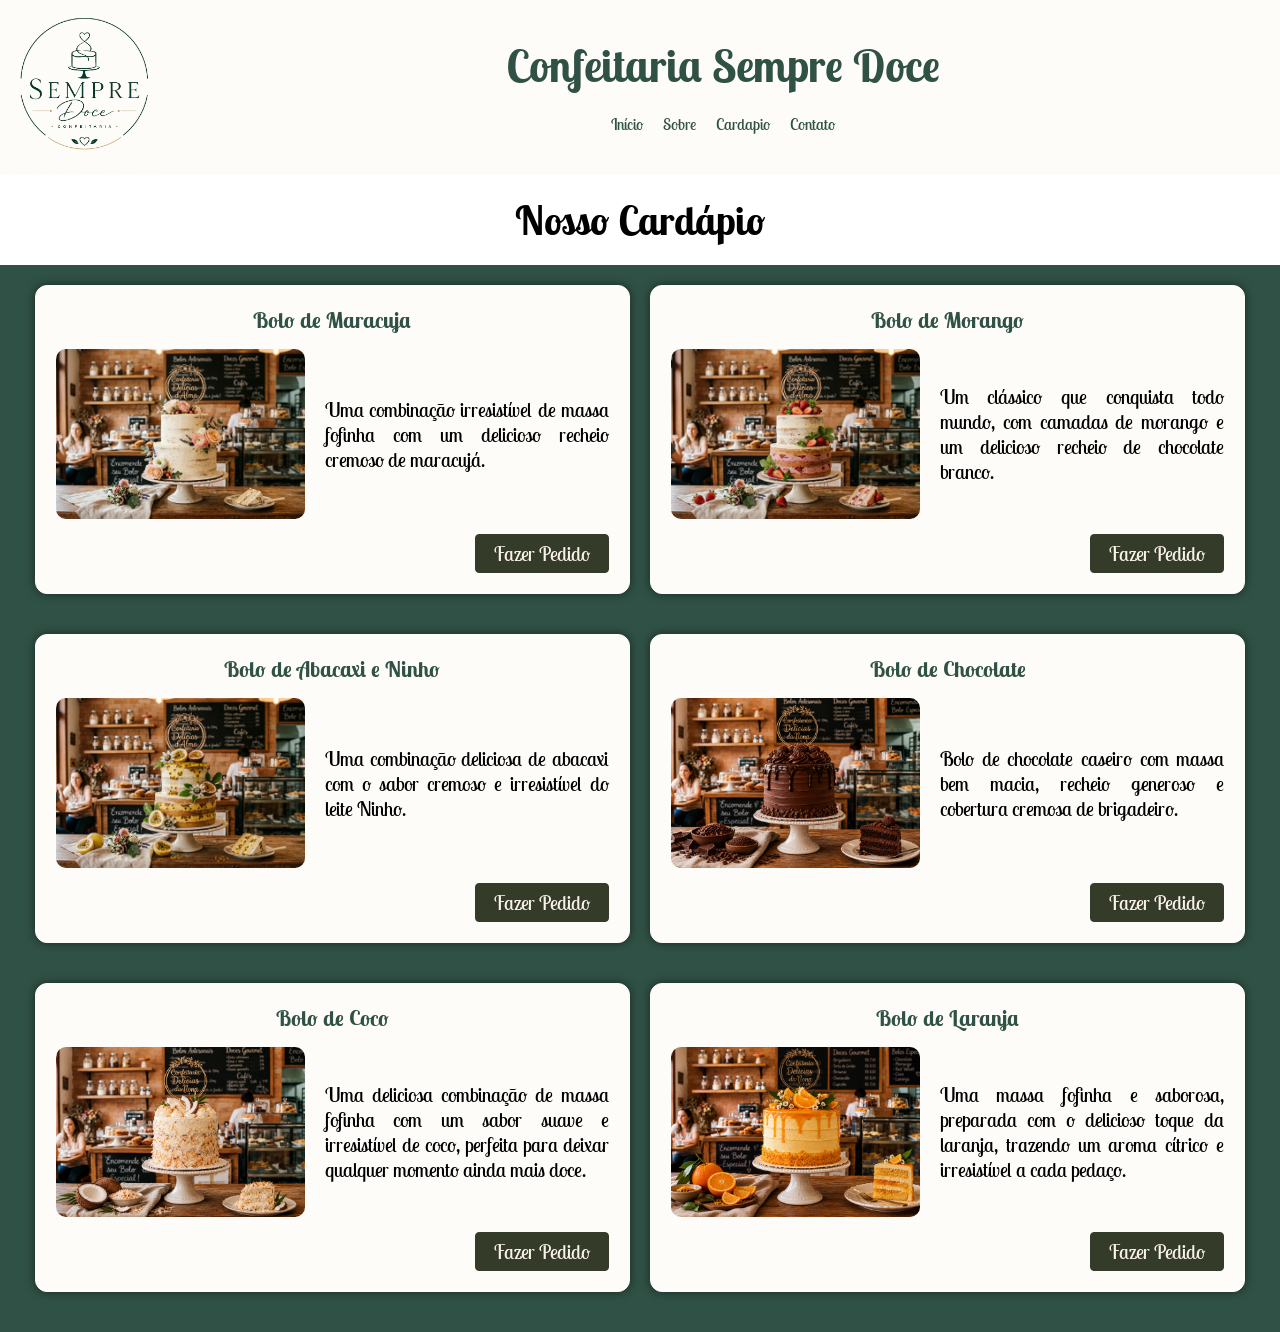
==== PAGES/cardapio.html @ be0fe810 "Arrumando e adicionando novas coisas" ====
<!DOCTYPE html>
<html lang="pt-BR">

<head>
    <link rel="stylesheet" href="../CSS/index.css">
    <link rel="stylesheet" href="../CSS/cardapaio.css">
    <link rel="preconnect" href="https://fonts.googleapis.com">
    <link rel="preconnect" href="https://fonts.gstatic.com" crossorigin>
    <link href="https://fonts.googleapis.com/css2?family=Lobster+Two:ital,wght@0,400;0,700;1,400;1,700&display=swap"
        rel="stylesheet">
    <meta name="viewport" content="width=device-width, initial-scale=1.0">
    <title>Document</title>


</head>

<body>
    <header>
        <div class="div-logo">
            <img class="Logotipo" src="../IMG/logo.png" alt="Logotipo da confeitaria">
        </div>
        <div class="div-menu">
            <h1>
                Confeitaria Sempre Doce
            </h1>

            <br>


            <nav>
                <ul>
                    <li>
                        <a href="../index.html">Início</a>
                    </li>

                    <li>
                        <a href="PAGES/sobre.html">Sobre</a>
                    </li>

                    <li>
                        <a href="PAGES/cardapio.html">Cardapio</a>
                    </li>

                    <li>
                        <a href="PAGES/contato.html">Contato</a>
                    </li>
                </ul>
            </nav>
        </div>
    </header>
    <section class="sobre">
        <h2>Nosso Cardápio</h2>
        <div class="menu-cardapio-itens">
            <div class="menu-cardapio-item">
                <h3>Bolo de Maracuja</h3>

                <div class="div-card">
                    <img class="img-cardapio" src="../IMG/bolo1.png" alt="Bolo de Maracuja">
                    <p>
                        Uma combinação irresistível de massa fofinha
                        com um delicioso recheio cremoso de maracujá.
                    </p>
                </div>

                <div class="reservar">
                    <button onclick="abrir()" href="">Fazer Pedido</button>
                </div>

            </div>


            <div class="menu-cardapio-item">
                <h3>Bolo de Morango</h3>

                <div class="div-card">
                    <img class="img-cardapio" src="../IMG/bolo2.png" alt="Bolo de Morango">
                    <p>
                        Um clássico que conquista todo mundo, com camadas de morango
                        e um delicioso recheio de chocolate branco.
                    </p>
                </div>
                
                <div class="reservar">
                    <button onclick="abrir()" href="">Fazer Pedido</button>
                </div>

            </div>

            <div class="menu-cardapio-item">
                <h3>Bolo de Abacaxi e Ninho</h3>

                <div class="div-card">
                    <img class="img-cardapio" src="../IMG/bolo3.png" alt="Bolo de Abacaxi e Ninho">
                    <p>
                        Uma combinação deliciosa de abacaxi com o sabor cremoso e irresistível do leite Ninho.
                    </p>
                </div>

                <div class="reservar">
                    <button onclick="abrir()" href="">Fazer Pedido</button>
                </div>

            </div>


            <div class="menu-cardapio-item">
                <h3>Bolo de Chocolate</h3>

                <div class="div-card">
                    <img class="img-cardapio" src="../IMG/bolo4.png" alt="Bolo de Chocolate">
                    <p>
                        Bolo de chocolate caseiro com massa bem macia, recheio generoso e cobertura cremosa de brigadeiro.
                    </p>
                </div>

                <div class="reservar">
                    <button onclick="abrir()" href="">Fazer Pedido</button>
                </div>

            </div>


            <div class="menu-cardapio-item">
                <h3>Bolo de Coco</h3>
                <div class="div-card">
                    <img class="img-cardapio" src="../IMG/bolo5.png" alt="Bolo de Coco">
                    <p>
                        Uma deliciosa combinação de massa fofinha
                        com um sabor suave e irresistível de coco, perfeita
                        para deixar qualquer momento ainda mais doce.
                    </p>
                </div>
                <div class="reservar">
                   <button onclick="abrir()" href="">Fazer Pedido</button>
                </div>
            </div>

            <div class="menu-cardapio-item">
                <h3>Bolo de Laranja</h3>
                <div class="div-card">
                    <img class="img-cardapio" src="../IMG/bolo6.png" alt="Bolo de Laranja">
                    <p>
                       Uma massa fofinha e saborosa, preparada com o delicioso toque da laranja, trazendo
                        um aroma cítrico e irresistível a cada pedaço.

                    </p>
                </div>
                <div class="reservar">
                    <button onclick="abrir()" href="">Fazer Pedido</button>
                </div>
            </div>

        </div>
    </section>

    <div id="fade" class="hide"></div>

    <div id="modal" class="hide">
        <div>
            <h2>Realizar Reserva</h2>
            <img src="" alt="">
        </div>

        <div>
            <a href="">Fechar</a>
        </div>
    </div>

</body>
<script src="../JS/cardapio.js"></script>
</html>
---- CSS/index.css ----
* {
    font-family: "Lobster Two", sans-serif;
    margin: 0;
    padding: 0;
}

header {
    background-color: #FDFCF9;
    height: 175px;
    display: flex;
}

.div-logo {
    width: 13%;
    height: 170px;
}

.div-menu {
    width: 87%;
    height: 170px;
    display: flex;
    flex-direction: column;
    text-align: center;
    align-items: center;
    justify-content: center; /* centraliza verticalmente */
}

.Logotipo {
    height: 170px;
}

ul {
    display: flex;
    gap: 20px;
    justify-content: center;
    list-style-type: none;
}

h1 {
   color: #305145;
   font-size: 45px;
}


a {
    text-decoration: none;
        color: #305145;;
}

a:hover {
    text-decoration: underline;
}

.img-bolo {
    width: 100%;
    height: 600px;
    object-fit: cover;
}

.sobre {
    text-align: center;
    margin-top: 10px;
}

h2 {
    font-size: 40px;
    margin-top: 20px;
}

p {
    font-size: 20px;
    margin-top: 10px;
}

.menu-cardapio-itens {
    display: flex;
    justify-content: space-around;
    margin-top: 20px;
}

.menu-cardapo-item {
    border: 2px solid #305145;
    border-radius: 5px;
    width: 25%;
    box-shadow: 0 0 10px rgba(0, 0, 0, 0.5);
}

h3 {
    font-size: 22px;
    color: #305145;
    font-weight: bold;
}

.menu-cardapo-item p {
    font-size: 20px;
}

footer {
    background-color: #305145;
    height: 50px;
    margin-top: 20px;
    font-size: 20px;
    display: flex;
    justify-content: center;
    align-items: center;
}

@media (max-width: 600px) {
    header {
        height: auto;
        flex-direction: column;
    }

    .div-logo,
    .div-menu,
    .menu-cardapo-item {
        width: 100%;
        height: auto;
    }

    .img-bolo {
        height: 250px;
    }

    .menu-cardapio-itens {
        flex-direction: column;
    }
}
---- CSS/cardapaio.css ----
* {
    margin: 0;
    padding: 0;
    font-family: "Lobster Two", sans-serif;
    box-sizing: border-box;
}

.menu-cardapio-itens {
    display: flex;
    flex-wrap: wrap;
    justify-content: center;
    gap: 20px;
    padding: 20px;
    background-color: #305145;
}

.menu-cardapio-item {
    width: 48%;
    min-width: 280px;
    background: #FDFCF9;
    border: 1px solid #FDFCF9;
    border-radius: 12px;
    padding: 20px;
    margin-bottom: 20px;
    display: flex;
    flex-direction: column;
    box-shadow: 0 0 10px rgba(0, 0, 0, 0.5);
}

.menu-cardapio-item h3 {
    margin-bottom: 15px;
    text-align: center;
}

.div-card {
    display: flex;
    align-items: center;
    gap: 20px;
    flex: 1;
}

.img-cardapio {
    width: 45%;
    min-width: 160px;
    height: 170px;
    object-fit: cover;
    border-radius: 10px;
}

.div-card p {
    font-size: 20px;
    text-align: justify;
    width: 45%;
    margin: 0;
    flex: 1;
}

.reservar {
    text-align: right;
    margin-top: 15px;
}

.reservar button {
    display: inline-block;
    padding: 6px 18px;
    border: 1px solid #353b29;
    border-radius: 4px;
    background-color: #353b29;
    color: #F9F2E9;
    font-size: 20px;
}

.reservar button:hover {
    background-color: #F9F2E9;
    color: #353b29;
    text-decoration: none;
}

.hide {
    display: none;
}

.fade {
    position: fixed;
    top: 0;
    left: 0;
    width: 100%;
    height: 100%;
    background-color: rgba(0, 0, 0, 0.5);
    z-index: 1;
}

.modal {
    position: fixed;
    top: 50%;
    left: 50%;
    transform: translate(-50%, -50%);
    background-color: white;
    border-radius: 10px;
    width: 300px;
    padding: 10px;
    z-index: 2;
}

@media (max-width: 600px) {
    .menu-cardapio-item {
        width: 100%;
        min-width: 0;
    }

    .div-card {
        flex-direction: column;
    }

    .img-cardapio,
    .div-card p {
        width: 100%;
    }
}
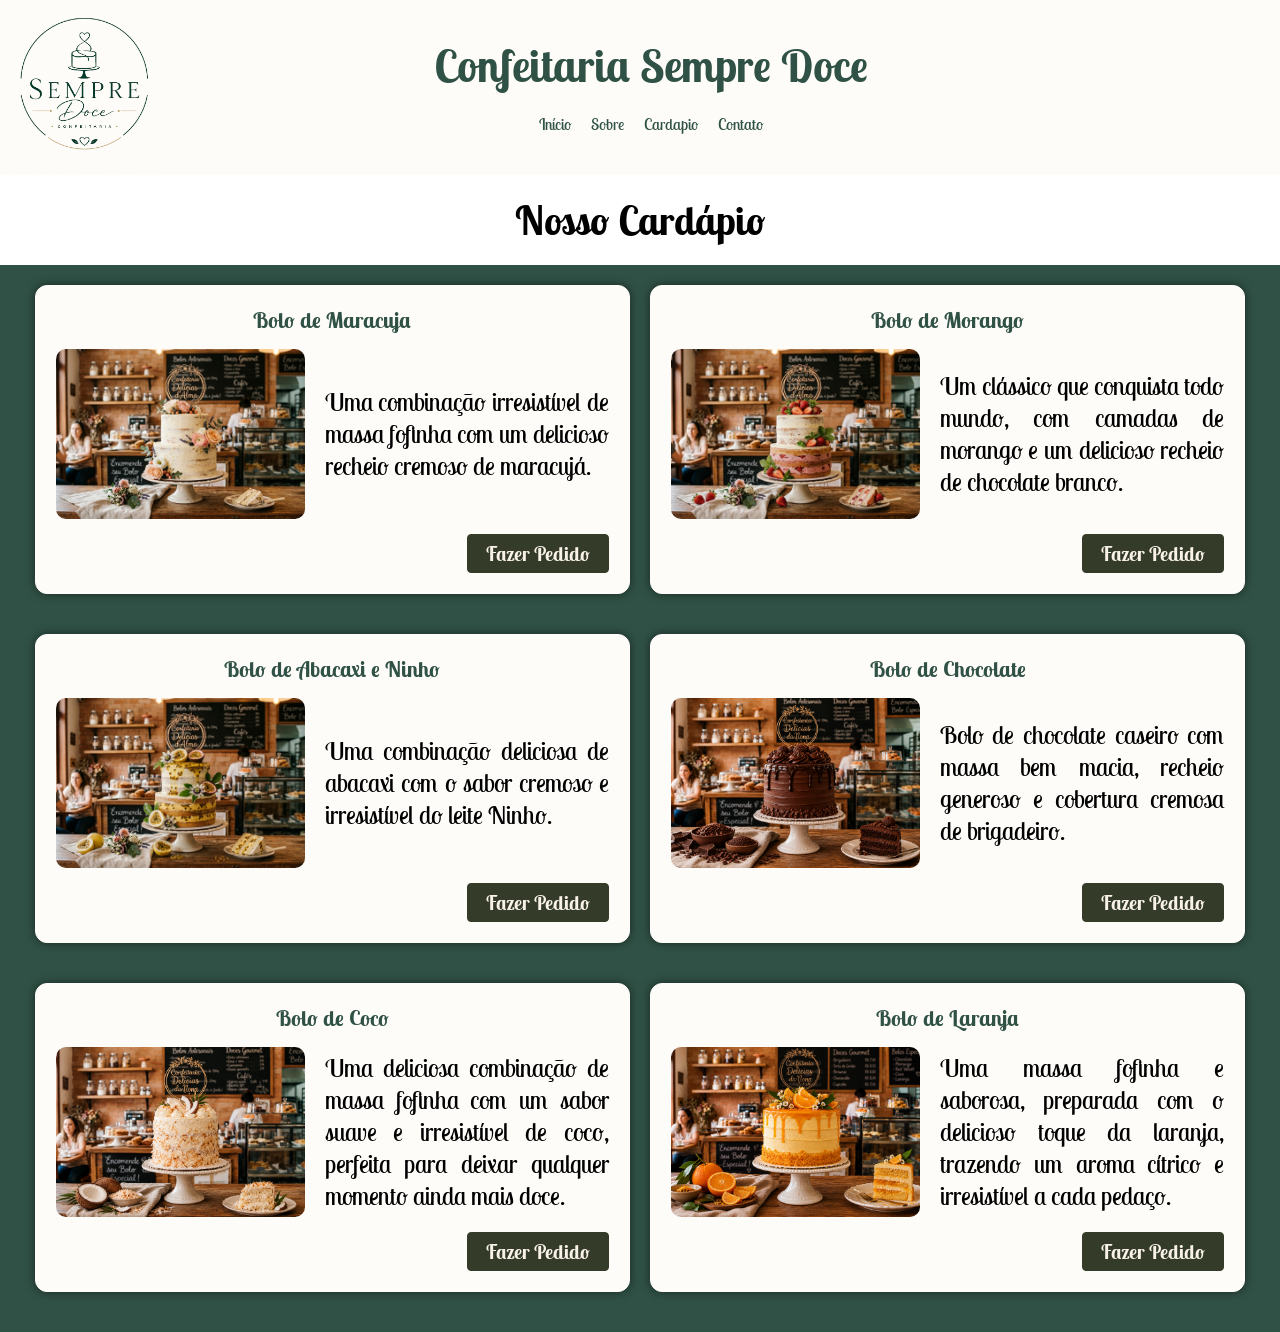
==== commit 93290727: "Adicionando novas paginas" ====
--- a/PAGES/cardapio.html
+++ b/PAGES/cardapio.html
@@ -3,6 +3,7 @@
 
 <head>
     <link rel="stylesheet" href="../CSS/index.css">
+    <link rel="stylesheet" href="../CSS/sobre.css">
     <link rel="stylesheet" href="../CSS/cardapaio.css">
     <link rel="preconnect" href="https://fonts.googleapis.com">
     <link rel="preconnect" href="https://fonts.gstatic.com" crossorigin>
@@ -34,11 +35,11 @@
                     </li>
 
                     <li>
-                        <a href="PAGES/sobre.html">Sobre</a>
+                        <a href="sobre.html">Sobre</a>
                     </li>
 
                     <li>
-                        <a href="PAGES/cardapio.html">Cardapio</a>
+                        <a href="cardapio.html">Cardapio</a>
                     </li>
 
                     <li>
@@ -47,6 +48,7 @@
                 </ul>
             </nav>
         </div>
+        <div class="div-logo"></div>
     </header>
     <section class="sobre">
         <h2>Nosso Cardápio</h2>
@@ -63,7 +65,7 @@
                 </div>
 
                 <div class="reservar">
-                    <button onclick="abrir()" href="">Fazer Pedido</button>
+                    <button class="button-reserva" onclick="abrir()">Fazer Pedido</button>
                 </div>
 
             </div>
@@ -81,7 +83,7 @@
                 </div>
                 
                 <div class="reservar">
-                    <button onclick="abrir()" href="">Fazer Pedido</button>
+                    <button class="button-reserva" onclick="abrir()">Fazer Pedido</button>
                 </div>
 
             </div>
@@ -97,7 +99,7 @@
                 </div>
 
                 <div class="reservar">
-                    <button onclick="abrir()" href="">Fazer Pedido</button>
+                    <button class="button-reserva" onclick="abrir()">Fazer Pedido</button>
                 </div>
 
             </div>
@@ -114,7 +116,7 @@
                 </div>
 
                 <div class="reservar">
-                    <button onclick="abrir()" href="">Fazer Pedido</button>
+                    <button class="button-reserva" onclick="abrir()">Fazer Pedido</button>
                 </div>
 
             </div>
@@ -130,8 +132,9 @@
                         para deixar qualquer momento ainda mais doce.
                     </p>
                 </div>
+
                 <div class="reservar">
-                   <button onclick="abrir()" href="">Fazer Pedido</button>
+                    <button class="button-reserva" onclick="abrir()">Fazer Pedido</button>
                 </div>
             </div>
 
@@ -145,9 +148,11 @@
 
                     </p>
                 </div>
+
                 <div class="reservar">
-                    <button onclick="abrir()" href="">Fazer Pedido</button>
+                    <button class="button-reserva" onclick="abrir()">Fazer Pedido</button>
                 </div>
+                
             </div>
 
         </div>
@@ -156,14 +161,15 @@
     <div id="fade" class="hide"></div>
 
     <div id="modal" class="hide">
-        <div>
+        <div class="centralizado">
             <h2>Realizar Reserva</h2>
-            <img src="" alt="">
+            <img src="../IMG/qrcode-pix.png" alt="QRCode para pagamento via PIX">
         </div>
 
         <div>
             <a href="">Fechar</a>
         </div>
+
     </div>
 
 </body>
--- a/CSS/sobre.css
+++ b/CSS/sobre.css
@@ -0,0 +1,117 @@
+.pagina-sobre .sobre {
+	margin: 0;
+	padding: 64px 24px;
+	background-color: #edf1eb;
+	text-align: left;
+}
+
+.pagina-sobre .sobre-conteudo {
+	display: flex;
+	align-items: center;
+	gap: 56px;
+	max-width: 1100px;
+	margin: 0 auto;
+}
+
+.pagina-sobre .sobre-conteudo img {
+	width: 48%;
+	aspect-ratio: 4 / 3;
+	object-fit: cover;
+	border: 8px solid #FDFCF9;
+	border-radius: 3px;
+	box-shadow: 12px 12px 0 #d8c8b4;
+}
+
+.pagina-sobre .sobre-texto {
+	flex: 1;
+}
+
+.pagina-sobre .sobre-etiqueta {
+	margin: 0 0 12px;
+	padding-left: 10px;
+	border-left: 3px solid #986d4e;
+	color: #986d4e;
+	font-family: Georgia, serif;
+	font-size: 14px;
+	font-weight: bold;
+}
+
+.pagina-sobre .sobre-texto h2 {
+	margin: 0 0 18px;
+	color: #305145;
+	font-size: 46px;
+	line-height: 1.15;
+}
+
+.pagina-sobre .sobre-texto p:not(.sobre-etiqueta) {
+	margin: 0 0 16px;
+	color: #454840;
+	font-family: Georgia, serif;
+	font-size: 18px;
+	line-height: 1.65;
+}
+
+.pagina-sobre .sobre-lista {
+	margin: 0 0 22px;
+	padding: 0;
+	list-style: none;
+}
+
+.pagina-sobre .sobre-lista li {
+	position: relative;
+	margin-bottom: 10px;
+	padding-left: 20px;
+	color: #454840;
+	font-family: Georgia, serif;
+	font-size: 17px;
+	line-height: 1.5;
+}
+
+.pagina-sobre .sobre-lista li::before {
+	position: absolute;
+	left: 0;
+	color: #986d4e;
+	content: "•";
+	font-size: 20px;
+	line-height: 1.1;
+}
+
+.pagina-sobre .sobre-link {
+	display: inline-block;
+	margin-top: 4px;
+	padding: 12px 20px;
+	border: 1px solid #305145;
+	border-radius: 4px;
+	background-color: #305145;
+	color: #FDFCF9;
+	font-family: Georgia, serif;
+	font-size: 16px;
+	transition: background-color 0.2s, color 0.2s;
+}
+
+.pagina-sobre .sobre-link:hover {
+	background-color: #FDFCF9;
+	color: #305145;
+	text-decoration: none;
+}
+
+@media (max-width: 700px) {
+	.pagina-sobre .sobre {
+		padding: 36px 18px;
+	}
+
+	.pagina-sobre .sobre-conteudo {
+		flex-direction: column;
+		align-items: stretch;
+		gap: 28px;
+	}
+
+	.pagina-sobre .sobre-conteudo img {
+		width: 100%;
+		box-shadow: 8px 8px 0 #d8c8b4;
+	}
+
+	.pagina-sobre .sobre-texto h2 {
+		font-size: 36px;
+	}
+}
--- a/CSS/cardapaio.css
+++ b/CSS/cardapaio.css
@@ -48,7 +48,7 @@
 }
 
 .div-card p {
-    font-size: 20px;
+    font-size: 25px;
     text-align: justify;
     width: 45%;
     margin: 0;
@@ -102,6 +102,19 @@
     z-index: 2;
 }
 
+.button-reserva {
+    text-decoration: none;
+    cursor: pointer;
+    font-size: 20px;
+    background-color: #353b29;
+    border: 0px;
+    font-weight: bold;
+}
+
+.centralizado {
+    text-align: center;
+}
+
 @media (max-width: 600px) {
     .menu-cardapio-item {
         width: 100%;
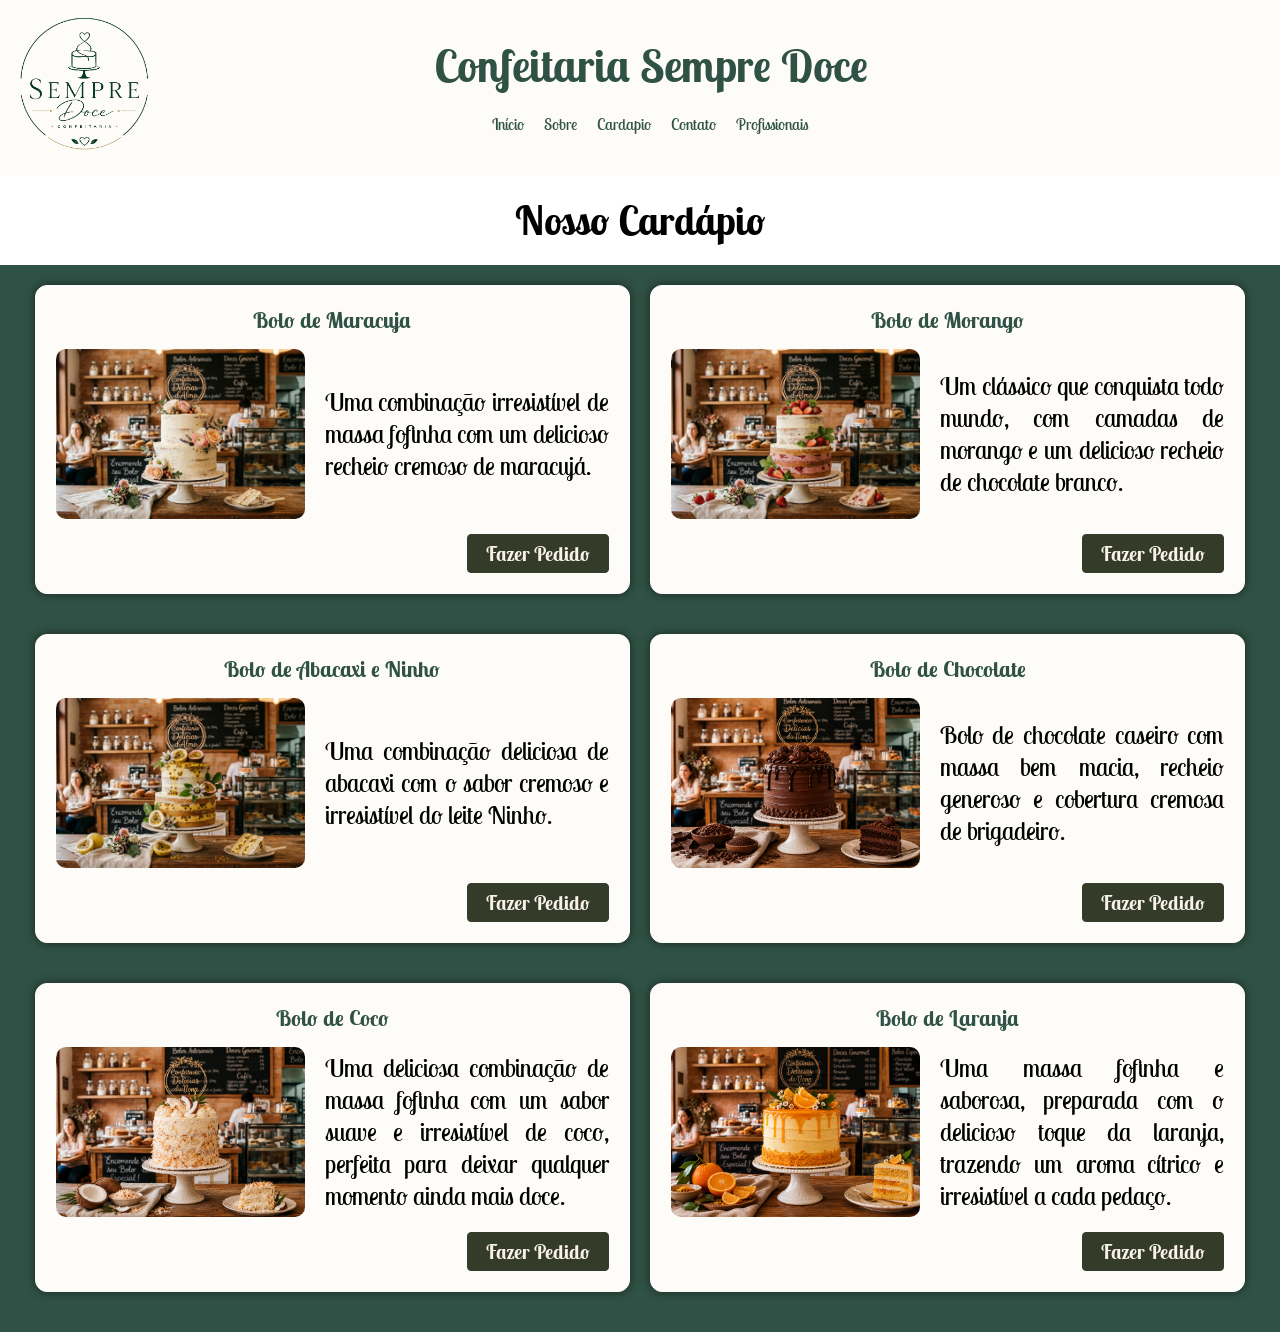
==== commit 9b13e2fe: "Adicionando Nova pagina e aplicando conceitos novos" ====
--- a/PAGES/cardapio.html
+++ b/PAGES/cardapio.html
@@ -43,7 +43,11 @@
                     </li>
 
                     <li>
-                        <a href="PAGES/contato.html">Contato</a>
+                        <a href="contato.html">Contato</a>
+                    </li>
+
+                    <li>
+                        <a href="PAGES/profissionais.html">Profissionais</a>
                     </li>
                 </ul>
             </nav>
